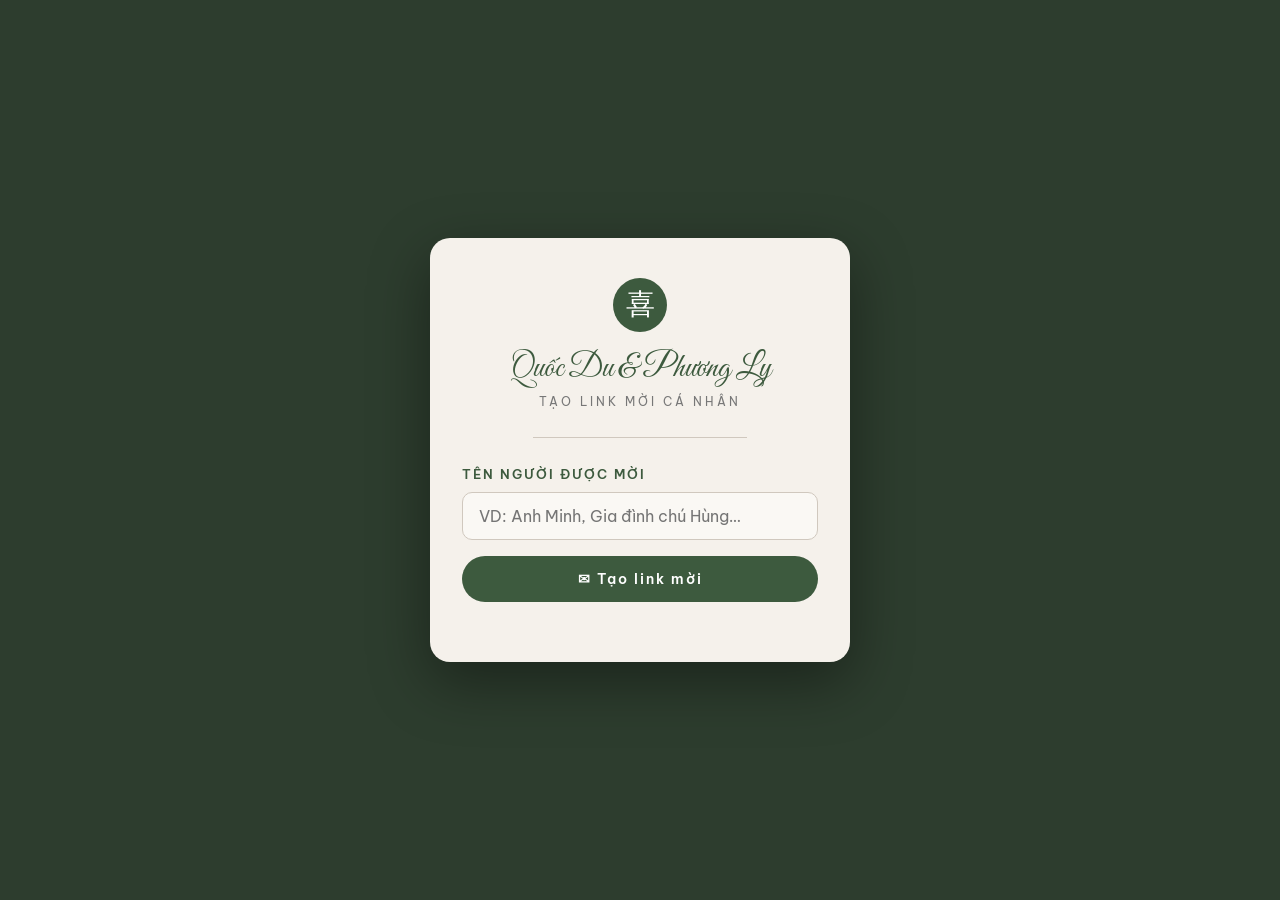
==== invite.html @ 9f7ebcd2 "✨ Chữ 喜, thêm 17:00, tên khách ?to=, trang tạo link mời" ====
<!DOCTYPE html>
<html lang="vi">
<head>
  <meta charset="UTF-8"/>
  <meta name="viewport" content="width=device-width, initial-scale=1.0"/>
  <title>Tạo link mời – Quốc Du &amp; Phương Ly</title>
  <link href="https://fonts.googleapis.com/css2?family=Be+Vietnam+Pro:wght@300;400;500;600&family=Great+Vibes&display=swap" rel="stylesheet"/>
  <style>
    *, *::before, *::after { box-sizing: border-box; margin: 0; padding: 0; }

    body {
      font-family: 'Be Vietnam Pro', sans-serif;
      background: #2d3d2e;
      min-height: 100vh;
      display: flex; align-items: center; justify-content: center;
      padding: 24px;
    }

    .card {
      background: #f5f1eb;
      border-radius: 20px;
      padding: 40px 32px 36px;
      width: 100%; max-width: 420px;
      box-shadow: 0 20px 60px rgba(0,0,0,.4);
      text-align: center;
    }

    .hy {
      width: 54px; height: 54px;
      background: #3d5a3e;
      border-radius: 50%;
      display: flex; align-items: center; justify-content: center;
      margin: 0 auto 18px;
      font-size: 1.8rem; color: #fff;
    }

    .title {
      font-family: 'Great Vibes', cursive;
      font-size: 2rem;
      color: #3d5a3e;
      line-height: 1.2;
      margin-bottom: 6px;
    }

    .subtitle {
      font-size: .78rem;
      letter-spacing: 3px;
      text-transform: uppercase;
      color: #777;
      margin-bottom: 28px;
    }

    .divider {
      border: none;
      border-top: 1px solid #d0c8be;
      margin: 0 auto 28px;
      width: 60%;
    }

    label {
      display: block;
      font-size: .8rem;
      font-weight: 600;
      letter-spacing: 2px;
      text-transform: uppercase;
      color: #3d5a3e;
      margin-bottom: 10px;
      text-align: left;
    }

    input[type="text"] {
      width: 100%;
      padding: 13px 16px;
      border: 1.5px solid #d0c8be;
      border-radius: 10px;
      font-family: 'Be Vietnam Pro', sans-serif;
      font-size: 1rem;
      color: #2a2a2a;
      background: #faf8f4;
      outline: none;
      transition: border-color .2s;
      margin-bottom: 16px;
    }
    input[type="text"]:focus { border-color: #3d5a3e; }

    .btn-gen {
      width: 100%;
      background: #3d5a3e;
      color: #fff;
      border: none;
      padding: 14px;
      border-radius: 50px;
      font-family: 'Be Vietnam Pro', sans-serif;
      font-size: .9rem;
      font-weight: 600;
      letter-spacing: 2px;
      cursor: pointer;
      transition: background .2s, transform .15s;
      margin-bottom: 24px;
    }
    .btn-gen:hover { background: #506e52; transform: scale(1.02); }

    /* Result box */
    .result-box {
      display: none;
      background: #fff;
      border: 1.5px solid #c8ddb5;
      border-radius: 12px;
      padding: 16px;
      text-align: left;
    }
    .result-box.show { display: block; }

    .result-label {
      font-size: .72rem;
      font-weight: 700;
      letter-spacing: 2px;
      text-transform: uppercase;
      color: #3d5a3e;
      margin-bottom: 8px;
    }

    .result-url {
      font-size: .82rem;
      color: #444;
      word-break: break-all;
      line-height: 1.5;
      background: #f5f1eb;
      border-radius: 8px;
      padding: 10px 12px;
      margin-bottom: 12px;
      user-select: all;
    }

    .result-actions {
      display: flex; gap: 8px;
    }

    .btn-copy, .btn-open-link {
      flex: 1;
      padding: 10px;
      border-radius: 8px;
      font-size: .78rem;
      font-weight: 600;
      cursor: pointer;
      letter-spacing: 1px;
      transition: background .2s, transform .1s;
      border: none;
    }
    .btn-copy {
      background: #3d5a3e; color: #fff;
    }
    .btn-copy:hover { background: #506e52; }
    .btn-copy.copied { background: #6ea050; }

    .btn-open-link {
      background: transparent;
      color: #3d5a3e;
      border: 1.5px solid #3d5a3e;
    }
    .btn-open-link:hover { background: #edf5ed; }

    .preview-guest {
      margin-top: 16px;
      font-size: .82rem;
      color: #777;
      text-align: center;
    }
    .preview-guest strong {
      font-family: 'Great Vibes', cursive;
      font-size: 1.2rem;
      color: #3d5a3e;
      display: block;
      margin-top: 2px;
    }
  </style>
</head>
<body>
  <div class="card">
    <div class="hy">喜</div>
    <p class="title">Quốc Du &amp; Phương Ly</p>
    <p class="subtitle">Tạo link mời cá nhân</p>
    <hr class="divider"/>

    <label for="guest-input">Tên người được mời</label>
    <input type="text" id="guest-input"
           placeholder="VD: Anh Minh, Gia đình chú Hùng…"
           onkeydown="if(event.key==='Enter') generateLink()"/>
    <button class="btn-gen" onclick="generateLink()">✉ Tạo link mời</button>

    <div class="result-box" id="result-box">
      <p class="result-label">Link mời</p>
      <div class="result-url" id="result-url"></div>
      <div class="result-actions">
        <button class="btn-copy" id="btn-copy" onclick="copyLink()">📋 Sao chép</button>
        <button class="btn-open-link" onclick="openLink()">🔗 Xem thiệp</button>
      </div>
      <p class="preview-guest">
        Khách sẽ thấy: "TRÂN TRỌNG KÍNH MỜI"
        <strong id="preview-name"></strong>
      </p>
    </div>
  </div>

  <script>
    const BASE_URL = 'https://thiepcuoi-quocdu-phuongly.vercel.app';
    let currentLink = '';

    function generateLink() {
      const name = document.getElementById('guest-input').value.trim();
      if (!name) {
        document.getElementById('guest-input').focus();
        return;
      }

      const encoded = encodeURIComponent(name);
      currentLink   = BASE_URL + '/?to=' + encoded;

      document.getElementById('result-url').textContent  = currentLink;
      document.getElementById('preview-name').textContent = name;
      document.getElementById('result-box').classList.add('show');

      // Reset nút copy
      const btn = document.getElementById('btn-copy');
      btn.textContent = '📋 Sao chép';
      btn.classList.remove('copied');
    }

    async function copyLink() {
      if (!currentLink) return;
      try {
        await navigator.clipboard.writeText(currentLink);
      } catch {
        // Fallback
        const ta = document.createElement('textarea');
        ta.value = currentLink;
        document.body.appendChild(ta);
        ta.select();
        document.execCommand('copy');
        document.body.removeChild(ta);
      }
      const btn = document.getElementById('btn-copy');
      btn.textContent = '✅ Đã sao chép!';
      btn.classList.add('copied');
      setTimeout(() => {
        btn.textContent = '📋 Sao chép';
        btn.classList.remove('copied');
      }, 2500);
    }

    function openLink() {
      if (currentLink) window.open(currentLink, '_blank');
    }
  </script>
</body>
</html>
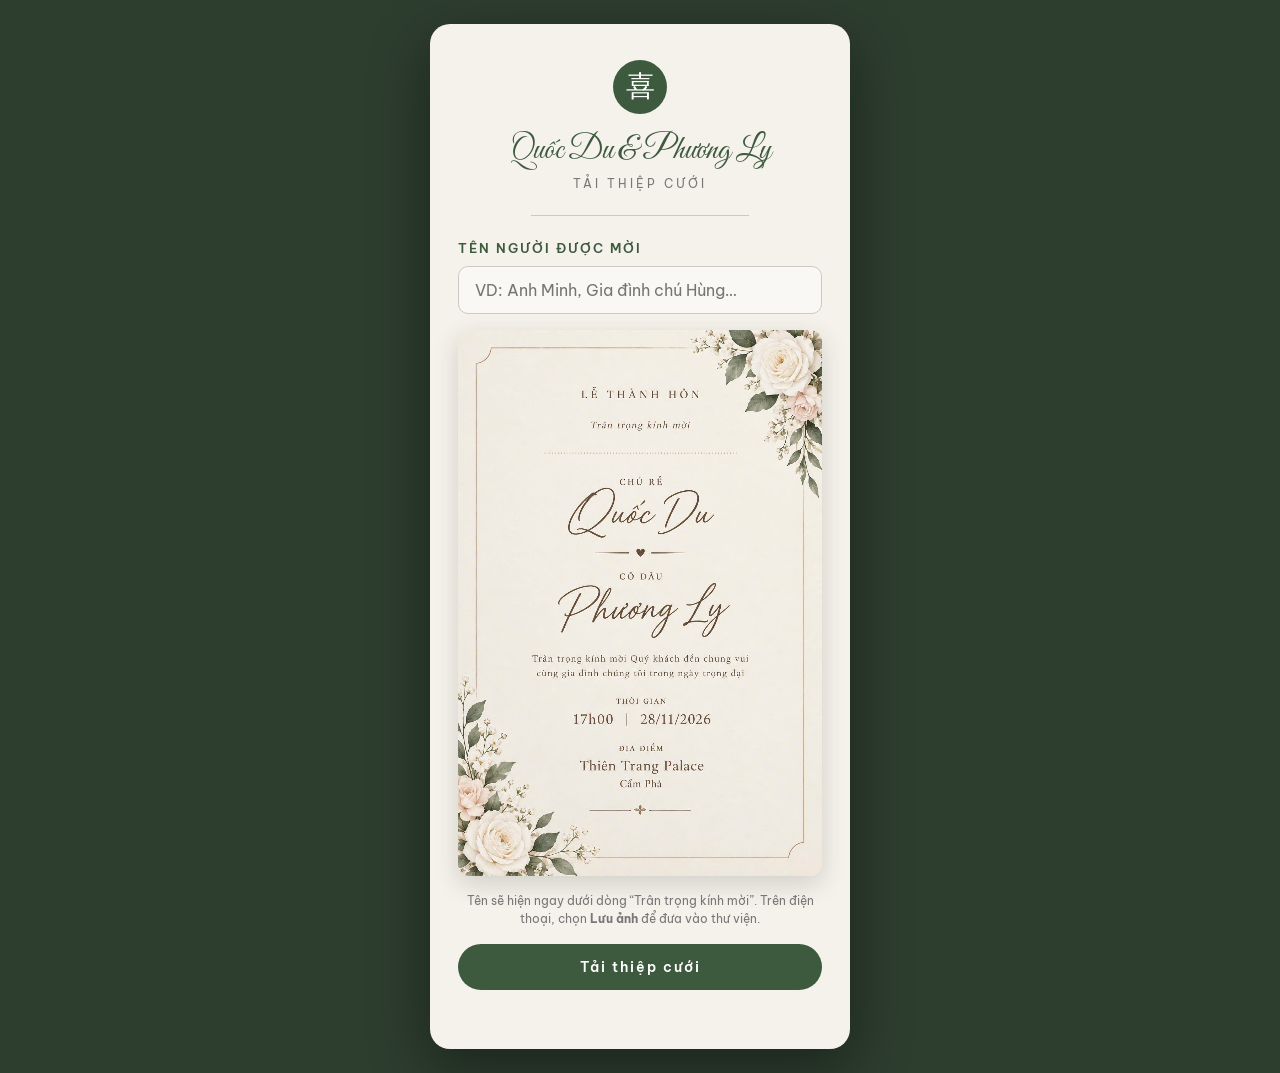
==== commit 89f9da75: "Add downloadable wedding invitation with guest name" ====
--- a/invite.html
+++ b/invite.html
@@ -3,8 +3,8 @@
 <head>
   <meta charset="UTF-8"/>
   <meta name="viewport" content="width=device-width, initial-scale=1.0"/>
-  <title>Tạo link mời – Quốc Du &amp; Phương Ly</title>
-  <link href="https://fonts.googleapis.com/css2?family=Be+Vietnam+Pro:wght@300;400;500;600&family=Great+Vibes&display=swap" rel="stylesheet"/>
+  <title>Tải thiệp cưới – Quốc Du &amp; Phương Ly</title>
+  <link href="https://fonts.googleapis.com/css2?family=Be+Vietnam+Pro:wght@300;400;500;600&family=Great+Vibes&family=Cormorant+Garamond:ital,wght@1,400;1,500&display=swap" rel="stylesheet"/>
   <style>
     *, *::before, *::after { box-sizing: border-box; margin: 0; padding: 0; }
 
@@ -19,7 +19,7 @@
     .card {
       background: #f5f1eb;
       border-radius: 20px;
-      padding: 40px 32px 36px;
+      padding: 36px 28px 32px;
       width: 100%; max-width: 420px;
       box-shadow: 0 20px 60px rgba(0,0,0,.4);
       text-align: center;
@@ -47,13 +47,13 @@
       letter-spacing: 3px;
       text-transform: uppercase;
       color: #777;
-      margin-bottom: 28px;
+      margin-bottom: 24px;
     }
 
     .divider {
       border: none;
       border-top: 1px solid #d0c8be;
-      margin: 0 auto 28px;
+      margin: 0 auto 24px;
       width: 60%;
     }
 
@@ -83,7 +83,29 @@
     }
     input[type="text"]:focus { border-color: #3d5a3e; }
 
-    .btn-gen {
+    .preview-wrap {
+      margin-bottom: 16px;
+      border-radius: 12px;
+      overflow: hidden;
+      box-shadow: 0 8px 24px rgba(45, 61, 46, .18);
+      background: #f3eee4;
+    }
+
+    #preview {
+      display: block;
+      width: 100%;
+      height: auto;
+      vertical-align: top;
+    }
+
+    .hint {
+      font-size: .75rem;
+      color: #777;
+      line-height: 1.5;
+      margin-bottom: 16px;
+    }
+
+    .btn-download {
       width: 100%;
       background: #3d5a3e;
       color: #fff;
@@ -95,83 +117,20 @@
       font-weight: 600;
       letter-spacing: 2px;
       cursor: pointer;
-      transition: background .2s, transform .15s;
-      margin-bottom: 24px;
-    }
-    .btn-gen:hover { background: #506e52; transform: scale(1.02); }
-
-    /* Result box */
-    .result-box {
-      display: none;
-      background: #fff;
-      border: 1.5px solid #c8ddb5;
-      border-radius: 12px;
-      padding: 16px;
-      text-align: left;
-    }
-    .result-box.show { display: block; }
-
-    .result-label {
-      font-size: .72rem;
-      font-weight: 700;
-      letter-spacing: 2px;
-      text-transform: uppercase;
+      transition: background .2s, transform .15s, opacity .2s;
+    }
+    .btn-download:hover { background: #506e52; transform: scale(1.02); }
+    .btn-download:disabled {
+      opacity: .55;
+      cursor: not-allowed;
+      transform: none;
+    }
+
+    .status {
+      margin-top: 12px;
+      min-height: 1.2em;
+      font-size: .78rem;
       color: #3d5a3e;
-      margin-bottom: 8px;
-    }
-
-    .result-url {
-      font-size: .82rem;
-      color: #444;
-      word-break: break-all;
-      line-height: 1.5;
-      background: #f5f1eb;
-      border-radius: 8px;
-      padding: 10px 12px;
-      margin-bottom: 12px;
-      user-select: all;
-    }
-
-    .result-actions {
-      display: flex; gap: 8px;
-    }
-
-    .btn-copy, .btn-open-link {
-      flex: 1;
-      padding: 10px;
-      border-radius: 8px;
-      font-size: .78rem;
-      font-weight: 600;
-      cursor: pointer;
-      letter-spacing: 1px;
-      transition: background .2s, transform .1s;
-      border: none;
-    }
-    .btn-copy {
-      background: #3d5a3e; color: #fff;
-    }
-    .btn-copy:hover { background: #506e52; }
-    .btn-copy.copied { background: #6ea050; }
-
-    .btn-open-link {
-      background: transparent;
-      color: #3d5a3e;
-      border: 1.5px solid #3d5a3e;
-    }
-    .btn-open-link:hover { background: #edf5ed; }
-
-    .preview-guest {
-      margin-top: 16px;
-      font-size: .82rem;
-      color: #777;
-      text-align: center;
-    }
-    .preview-guest strong {
-      font-family: 'Great Vibes', cursive;
-      font-size: 1.2rem;
-      color: #3d5a3e;
-      display: block;
-      margin-top: 2px;
     }
   </style>
 </head>
@@ -179,77 +138,164 @@
   <div class="card">
     <div class="hy">喜</div>
     <p class="title">Quốc Du &amp; Phương Ly</p>
-    <p class="subtitle">Tạo link mời cá nhân</p>
+    <p class="subtitle">Tải thiệp cưới</p>
     <hr class="divider"/>
 
     <label for="guest-input">Tên người được mời</label>
     <input type="text" id="guest-input"
            placeholder="VD: Anh Minh, Gia đình chú Hùng…"
-           onkeydown="if(event.key==='Enter') generateLink()"/>
-    <button class="btn-gen" onclick="generateLink()">✉ Tạo link mời</button>
-
-    <div class="result-box" id="result-box">
-      <p class="result-label">Link mời</p>
-      <div class="result-url" id="result-url"></div>
-      <div class="result-actions">
-        <button class="btn-copy" id="btn-copy" onclick="copyLink()">📋 Sao chép</button>
-        <button class="btn-open-link" onclick="openLink()">🔗 Xem thiệp</button>
-      </div>
-      <p class="preview-guest">
-        Khách sẽ thấy: "TRÂN TRỌNG KÍNH MỜI"
-        <strong id="preview-name"></strong>
-      </p>
+           autocomplete="name"
+           onkeydown="if(event.key==='Enter') downloadInvite()"/>
+
+    <div class="preview-wrap">
+      <canvas id="preview" width="1024" height="1536" aria-label="Xem trước thiệp cưới"></canvas>
     </div>
+    <p class="hint">Tên sẽ hiện ngay dưới dòng “Trân trọng kính mời”. Trên điện thoại, chọn <strong>Lưu ảnh</strong> để đưa vào thư viện.</p>
+
+    <button class="btn-download" id="btn-download" onclick="downloadInvite()">Tải thiệp cưới</button>
+    <p class="status" id="status"></p>
   </div>
 
   <script>
-    const BASE_URL = 'https://thiepcuoi-quocdu-phuongly.vercel.app';
-    let currentLink = '';
-
-    function generateLink() {
-      const name = document.getElementById('guest-input').value.trim();
+    const TEMPLATE_SRC = 'assets/invite_wedding.jpg';
+    const CARD_W = 1024;
+    const CARD_H = 1536;
+    const TEXT_COLOR = '#5c4638';
+    const NAME_BASELINE_Y = 351;
+    const NAME_MAX_WIDTH = 520;
+    const NAME_FONT_SIZE = 54;
+    const NAME_MIN_SIZE = 30;
+
+    const canvas = document.getElementById('preview');
+    const ctx = canvas.getContext('2d');
+    const input = document.getElementById('guest-input');
+    const btn = document.getElementById('btn-download');
+    const statusEl = document.getElementById('status');
+
+    const templateImg = new Image();
+    templateImg.crossOrigin = 'anonymous';
+    let templateReady = false;
+
+    templateImg.onload = async () => {
+      templateReady = true;
+      await document.fonts.load(nameFont(NAME_FONT_SIZE)).catch(() => []);
+      await document.fonts.ready;
+      drawCard();
+    };
+    templateImg.onerror = () => {
+      statusEl.textContent = 'Không tải được ảnh thiệp. Hãy mở trang qua http, không mở file trực tiếp.';
+    };
+    templateImg.src = TEMPLATE_SRC;
+
+    input.addEventListener('input', () => {
+      statusEl.textContent = '';
+      drawCard();
+    });
+
+    function drawCard() {
+      ctx.clearRect(0, 0, CARD_W, CARD_H);
+      if (templateReady) {
+        ctx.drawImage(templateImg, 0, 0, CARD_W, CARD_H);
+      } else {
+        ctx.fillStyle = '#f3eee4';
+        ctx.fillRect(0, 0, CARD_W, CARD_H);
+      }
+
+      const name = input.value.trim();
+      if (!name) return;
+
+      ctx.save();
+      let fontSize = NAME_FONT_SIZE;
+      ctx.textAlign = 'center';
+      ctx.textBaseline = 'alphabetic';
+      ctx.fillStyle = TEXT_COLOR;
+
+      while (fontSize > NAME_MIN_SIZE) {
+        ctx.font = nameFont(fontSize);
+        if (ctx.measureText(name).width <= NAME_MAX_WIDTH) break;
+        fontSize -= 1;
+      }
+      ctx.font = nameFont(fontSize);
+      const nameWidth = Math.min(ctx.measureText(name).width, NAME_MAX_WIDTH) + 20;
+      const left = (CARD_W - nameWidth) / 2;
+      if (templateReady) {
+        ctx.drawImage(templateImg, left, 310, nameWidth, 22, left, 335, nameWidth, 22);
+      }
+      ctx.fillText(name, CARD_W / 2, NAME_BASELINE_Y, NAME_MAX_WIDTH);
+      ctx.restore();
+    }
+
+    function nameFont(size) {
+      return 'italic 500 ' + size + 'px "Cormorant Garamond", serif';
+    }
+
+    function slugName(name) {
+      return name
+        .normalize('NFD')
+        .replace(/[\u0300-\u036f]/g, '')
+        .replace(/đ/g, 'd').replace(/Đ/g, 'D')
+        .replace(/[^a-zA-Z0-9]+/g, '-')
+        .replace(/^-|-$/g, '')
+        .toLowerCase()
+        .slice(0, 40) || 'khach';
+    }
+
+    async function downloadInvite() {
+      const name = input.value.trim();
       if (!name) {
-        document.getElementById('guest-input').focus();
+        input.focus();
+        statusEl.textContent = 'Hãy nhập tên người được mời.';
         return;
       }
-
-      const encoded = encodeURIComponent(name);
-      currentLink   = BASE_URL + '/?to=' + encoded;
-
-      document.getElementById('result-url').textContent  = currentLink;
-      document.getElementById('preview-name').textContent = name;
-      document.getElementById('result-box').classList.add('show');
-
-      // Reset nút copy
-      const btn = document.getElementById('btn-copy');
-      btn.textContent = '📋 Sao chép';
-      btn.classList.remove('copied');
-    }
-
-    async function copyLink() {
-      if (!currentLink) return;
+      if (!templateReady) {
+        statusEl.textContent = 'Ảnh thiệp chưa sẵn sàng, thử lại sau giây lát.';
+        return;
+      }
+
+      btn.disabled = true;
+      statusEl.textContent = 'Đang tạo thiệp…';
       try {
-        await navigator.clipboard.writeText(currentLink);
-      } catch {
-        // Fallback
-        const ta = document.createElement('textarea');
-        ta.value = currentLink;
-        document.body.appendChild(ta);
-        ta.select();
-        document.execCommand('copy');
-        document.body.removeChild(ta);
-      }
-      const btn = document.getElementById('btn-copy');
-      btn.textContent = '✅ Đã sao chép!';
-      btn.classList.add('copied');
-      setTimeout(() => {
-        btn.textContent = '📋 Sao chép';
-        btn.classList.remove('copied');
-      }, 2500);
-    }
-
-    function openLink() {
-      if (currentLink) window.open(currentLink, '_blank');
+        await document.fonts.load(nameFont(NAME_FONT_SIZE)).catch(() => []);
+        await document.fonts.ready;
+        drawCard();
+
+        const blob = await new Promise((resolve, reject) => {
+          canvas.toBlob(b => b ? resolve(b) : reject(new Error('toBlob failed')), 'image/jpeg', 0.92);
+        });
+
+        const filename = 'thiep-cuoi-' + slugName(name) + '.jpg';
+        const file = new File([blob], filename, { type: 'image/jpeg' });
+
+        if (navigator.canShare && navigator.canShare({ files: [file] })) {
+          try {
+            await navigator.share({
+              files: [file],
+              title: 'Thiệp cưới Quốc Du & Phương Ly'
+            });
+            statusEl.textContent = 'Chọn Lưu ảnh để đưa thiệp vào thư viện.';
+            return;
+          } catch (err) {
+            if (err && err.name === 'AbortError') {
+              statusEl.textContent = '';
+              return;
+            }
+          }
+        }
+
+        const url = URL.createObjectURL(blob);
+        const a = document.createElement('a');
+        a.href = url;
+        a.download = filename;
+        document.body.appendChild(a);
+        a.click();
+        a.remove();
+        setTimeout(() => URL.revokeObjectURL(url), 4000);
+        statusEl.textContent = 'Đã tải thiệp. Trên iPhone, giữ ảnh rồi chọn Lưu ảnh nếu máy không tải tự động.';
+      } catch (err) {
+        statusEl.textContent = 'Không tạo được thiệp. Thử lại nhé.';
+      } finally {
+        btn.disabled = false;
+      }
     }
   </script>
 </body>
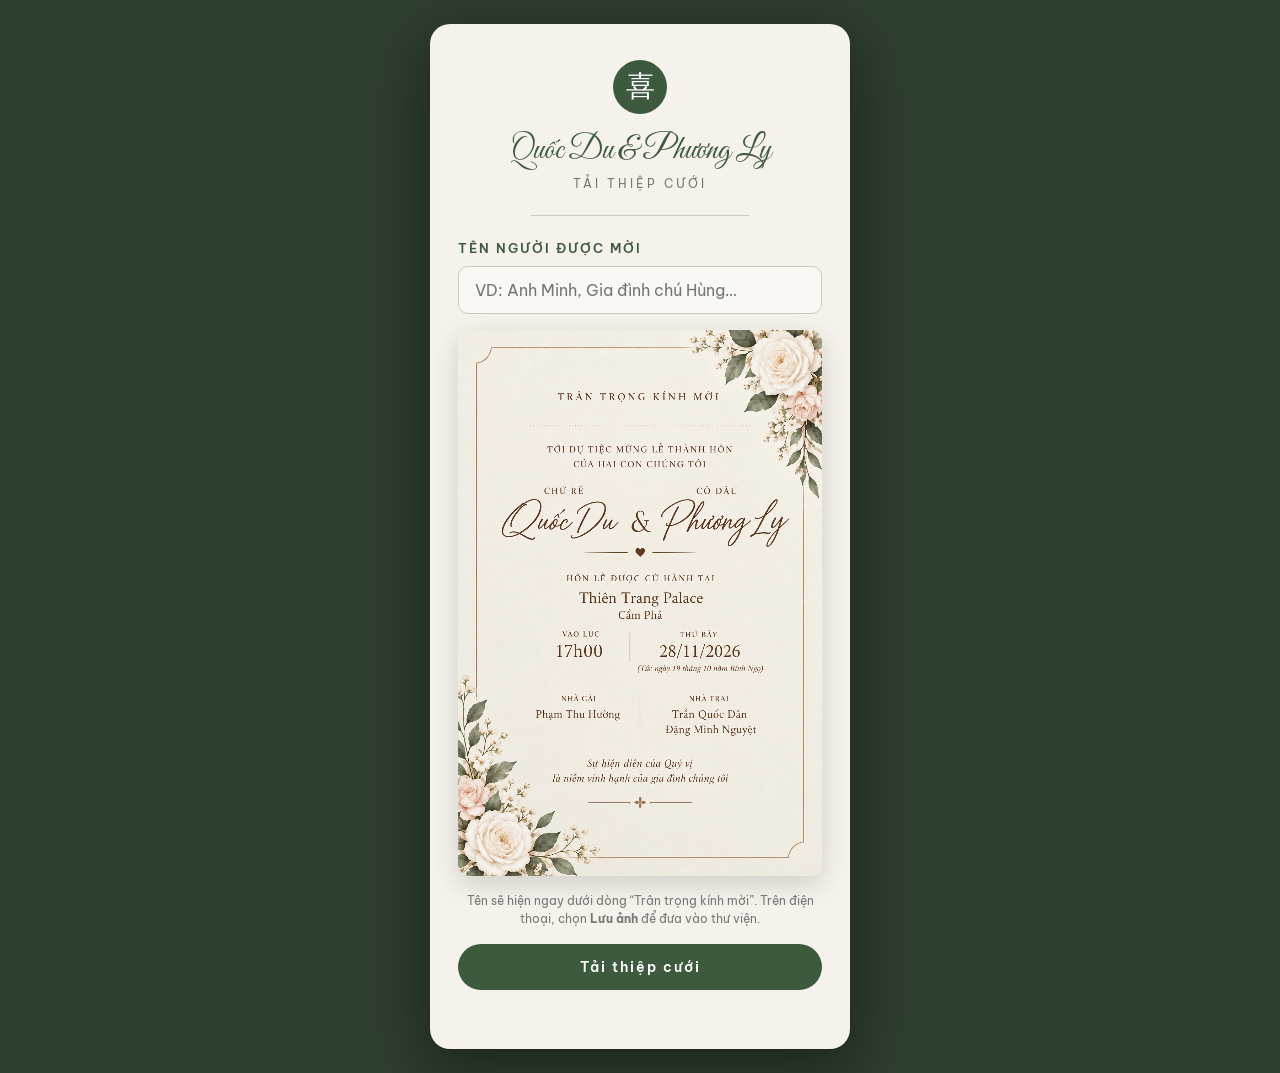
==== commit dc032f97: "Update invitation image and guest name placement" ====
--- a/invite.html
+++ b/invite.html
@@ -157,12 +157,12 @@
   </div>
 
   <script>
-    const TEMPLATE_SRC = 'assets/invite_wedding.jpg';
+    const TEMPLATE_SRC = 'assets/invite_wedding.png';
     const CARD_W = 1024;
     const CARD_H = 1536;
     const TEXT_COLOR = '#5c4638';
-    const NAME_BASELINE_Y = 351;
-    const NAME_MAX_WIDTH = 520;
+    const NAME_BASELINE_Y = 253;
+    const NAME_MAX_WIDTH = 580;
     const NAME_FONT_SIZE = 54;
     const NAME_MIN_SIZE = 30;
 
@@ -216,11 +216,6 @@
         fontSize -= 1;
       }
       ctx.font = nameFont(fontSize);
-      const nameWidth = Math.min(ctx.measureText(name).width, NAME_MAX_WIDTH) + 20;
-      const left = (CARD_W - nameWidth) / 2;
-      if (templateReady) {
-        ctx.drawImage(templateImg, left, 310, nameWidth, 22, left, 335, nameWidth, 22);
-      }
       ctx.fillText(name, CARD_W / 2, NAME_BASELINE_Y, NAME_MAX_WIDTH);
       ctx.restore();
     }
